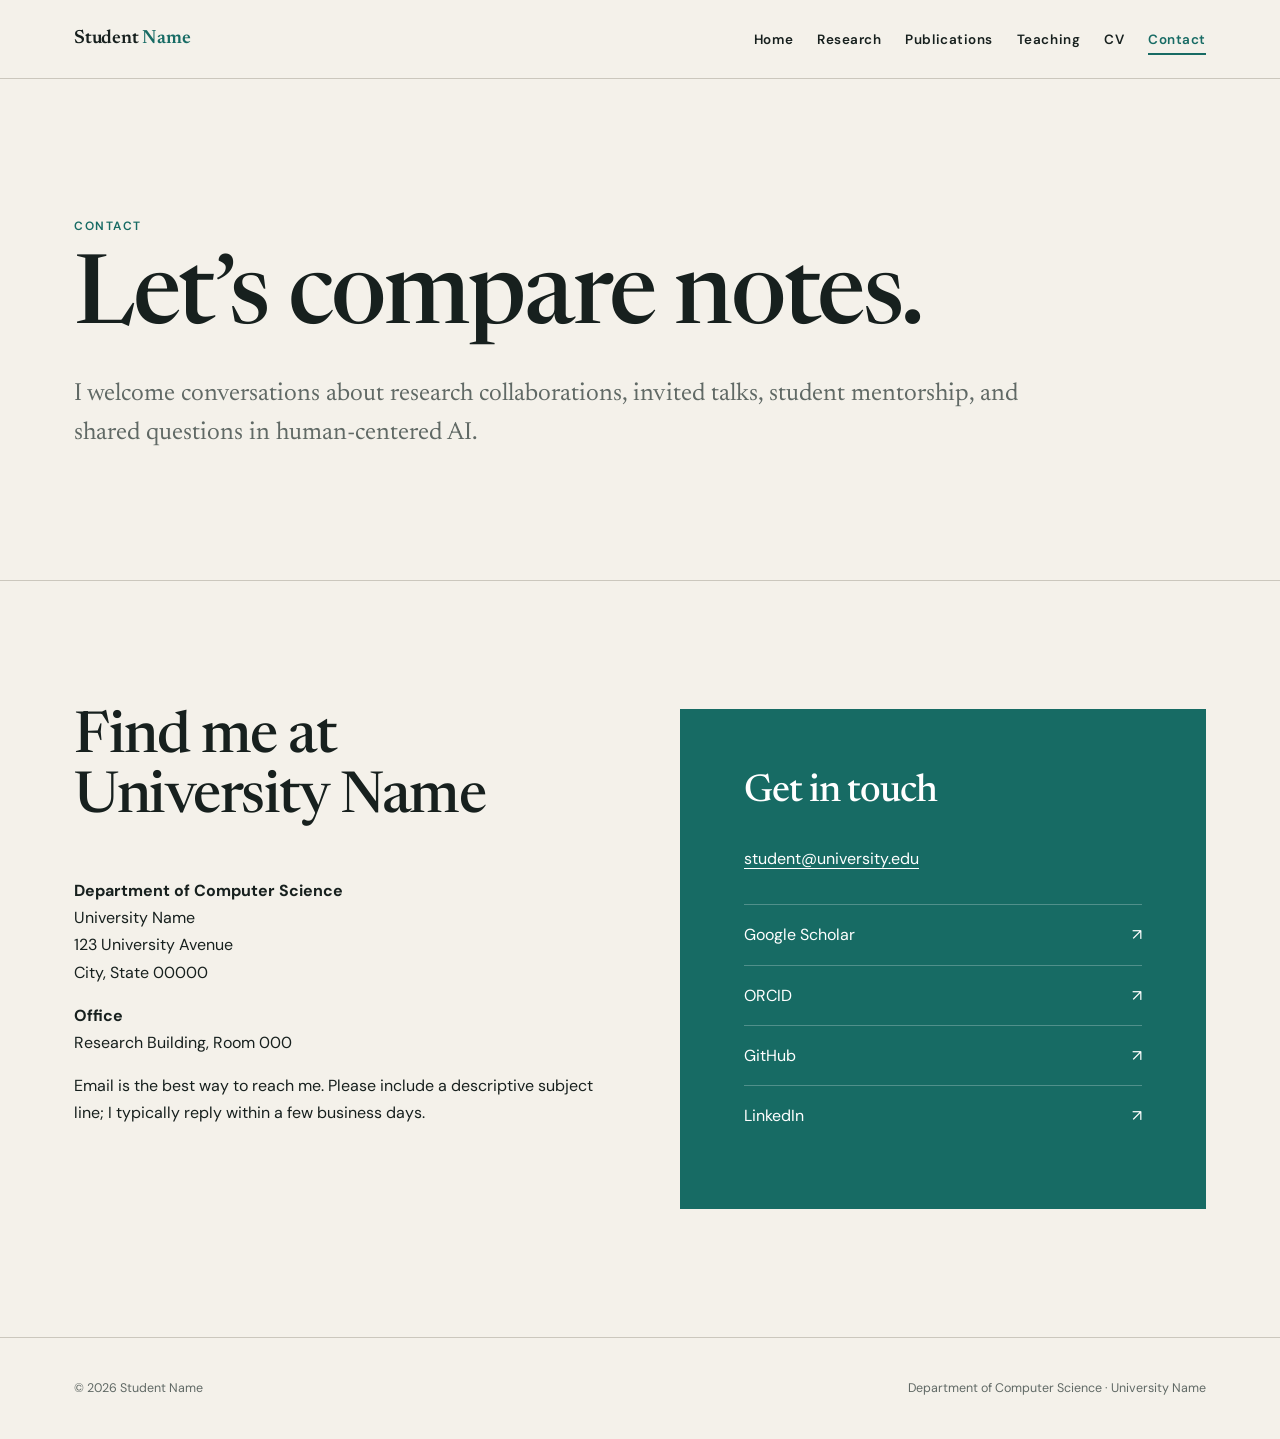
==== contact.html @ 52f6d49a "Initial commit" ====
<!doctype html><html lang="en"><head><meta charset="utf-8"><meta name="viewport" content="width=device-width,initial-scale=1"><meta name="description" content="Contact Student Name for research collaboration and academic inquiries."><title>Contact — Student Name</title><link rel="stylesheet" href="assets/css/styles.css"></head><body>
<a class="skip-link" href="#main">Skip to content</a><header class="site-header"><nav class="nav-wrap" aria-label="Primary"><a class="brand" href="index.html">Student <span>Name</span></a><button class="menu-toggle" aria-expanded="false" aria-controls="nav-links">Menu</button><ul class="nav-links" id="nav-links"><li><a href="index.html">Home</a></li><li><a href="research.html">Research</a></li><li><a href="publications.html">Publications</a></li><li><a href="teaching.html">Teaching</a></li><li><a href="cv.html">CV</a></li><li><a href="contact.html" aria-current="page">Contact</a></li></ul></nav></header>
<main id="main"><header class="page-intro"><div class="container"><span class="label">Contact</span><h1>Let’s compare notes.</h1><p>I welcome conversations about research collaborations, invited talks, student mentorship, and shared questions in human-centered AI.</p></div></header><section class="section"><div class="container contact-layout"><div><h2>Find me at University Name</h2><p><strong>Department of Computer Science</strong><br>University Name<br>123 University Avenue<br>City, State 00000</p><p><strong>Office</strong><br>Research Building, Room 000</p><p>Email is the best way to reach me. Please include a descriptive subject line; I typically reply within a few business days.</p></div><aside class="contact-panel"><h2>Get in touch</h2><p><a href="mailto:student@university.edu">student@university.edu</a></p><ul class="contact-links"><li><a href="#"><span>Google Scholar</span><span>↗</span></a></li><li><a href="#"><span>ORCID</span><span>↗</span></a></li><li><a href="#"><span>GitHub</span><span>↗</span></a></li><li><a href="#"><span>LinkedIn</span><span>↗</span></a></li></ul></aside></div></section></main><footer class="site-footer"><div class="container footer-wrap"><p>© <span data-year></span> Student Name</p><p>Department of Computer Science · University Name</p></div></footer><script src="assets/js/main.js"></script></body></html>
---- assets/css/styles.css ----
@import url('https://fonts.googleapis.com/css2?family=DM+Sans:wght@400;500;600&family=Newsreader:opsz,wght@6..72,400;6..72,500;6..72,600&display=swap');

:root {
  --paper: #f4f1ea;
  --paper-deep: #e8e3d9;
  --ink: #17201e;
  --muted: #606965;
  --teal: #176b64;
  --teal-dark: #0e4d48;
  --teal-wash: #d9e8e4;
  --rust: #a44f32;
  --line: #cbc7bd;
  --white: #fffdf8;
  --serif: "Newsreader", Georgia, serif;
  --sans: "DM Sans", Arial, sans-serif;
  --content: 1180px;
  --ease: cubic-bezier(.16,1,.3,1);
}

* { box-sizing: border-box; }
html { scroll-behavior: smooth; }
body {
  margin: 0;
  color: var(--ink);
  background: var(--paper);
  font: 400 1rem/1.7 var(--sans);
  -webkit-font-smoothing: antialiased;
}
::selection { color: var(--white); background: var(--teal); }
:focus-visible { outline: 3px solid var(--rust); outline-offset: 4px; border-radius: 2px; }
a { color: inherit; text-underline-offset: .22em; text-decoration-thickness: 1px; }
a:hover { color: var(--teal); }
img, svg { display: block; max-width: 100%; }
h1, h2, h3, p { margin-top: 0; }
h1, h2, h3 { font-family: var(--serif); font-weight: 500; line-height: 1.04; letter-spacing: -.025em; text-wrap: balance; }
h1 { font-size: clamp(3.4rem, 8vw, 6rem); }
h2 { font-size: clamp(2.25rem, 5vw, 3.6rem); }
h3 { font-size: clamp(1.45rem, 3vw, 2rem); }
p { max-width: 70ch; }
.skip-link { position: fixed; left: 1rem; top: -5rem; z-index: 100; padding: .75rem 1rem; background: var(--ink); color: #fff; }
.skip-link:focus { top: 1rem; }
.site-header { border-bottom: 1px solid var(--line); background: rgba(244,241,234,.94); position: sticky; top: 0; z-index: 50; }
.nav-wrap { max-width: var(--content); min-height: 78px; margin: auto; padding: 0 1.5rem; display: flex; align-items: center; justify-content: space-between; gap: 2rem; }
.brand { font: 600 1.2rem/1 var(--serif); text-decoration: none; letter-spacing: -.01em; }
.brand span { color: var(--teal); }
.nav-links { display: flex; align-items: center; gap: 1.5rem; list-style: none; padding: 0; margin: 0; }
.nav-links a { font-size: .84rem; font-weight: 600; text-decoration: none; letter-spacing: .04em; }
.nav-links a[aria-current="page"] { color: var(--teal); border-bottom: 2px solid var(--teal); padding-bottom: .3rem; }
.menu-toggle { display: none; border: 0; background: none; color: inherit; font: 600 .85rem var(--sans); padding: .6rem; }
.container { max-width: var(--content); margin: auto; padding-inline: 1.5rem; }
.page-intro { padding-block: clamp(5rem, 11vw, 9rem) clamp(4rem, 8vw, 7rem); border-bottom: 1px solid var(--line); }
.page-intro h1 { max-width: 900px; margin-bottom: 1.6rem; }
.page-intro p { font: 400 clamp(1.2rem, 2.3vw, 1.55rem)/1.55 var(--serif); color: var(--muted); }
.label { display: block; margin-bottom: 1.2rem; color: var(--teal); font-size: .75rem; line-height: 1; letter-spacing: .13em; text-transform: uppercase; font-weight: 600; }
.hero { min-height: calc(100vh - 79px); display: grid; grid-template-columns: 1.5fr .7fr; gap: clamp(3rem, 8vw, 8rem); align-items: center; padding-block: 5rem; }
.hero h1 { margin-bottom: 1.2rem; }
.hero h1 em { color: var(--teal); font-weight: 400; }
.hero-lead { font: 400 clamp(1.15rem, 2vw, 1.45rem)/1.55 var(--serif); color: var(--muted); }
.affiliation { display: flex; gap: .7rem; align-items: center; margin-bottom: 2rem; font-size: .9rem; font-weight: 600; }
.affiliation i { width: 1.8rem; height: 1px; background: var(--rust); }
.tags { display: flex; flex-wrap: wrap; gap: .55rem; margin-block: 2rem; }
.tag { border: 1px solid var(--line); border-radius: 999px; padding: .35rem .75rem; font-size: .76rem; color: var(--muted); background: rgba(255,255,255,.28); }
.actions { display: flex; flex-wrap: wrap; gap: .8rem; align-items: center; }
.button { display: inline-flex; align-items: center; justify-content: center; min-height: 45px; padding: .72rem 1.1rem; border: 1px solid var(--ink); text-decoration: none; font-size: .82rem; font-weight: 600; transition: transform .25s var(--ease), background .25s, color .25s; }
.button:hover { transform: translateY(-2px); background: var(--ink); color: var(--white); }
.button.primary { background: var(--teal); color: #fff; border-color: var(--teal); }
.button.primary:hover { background: var(--teal-dark); }
.text-link { font-size: .82rem; font-weight: 600; }
.portrait { position: relative; aspect-ratio: 4/5; background: var(--teal-wash); overflow: hidden; }
.portrait::before { content: ""; position: absolute; inset: 8%; border: 1px solid rgba(23,107,100,.34); }
.portrait-figure { width: 100%; height: 100%; }
.portrait-note { position: absolute; inset: auto 0 0 auto; padding: .55rem .8rem; background: var(--paper); color: var(--muted); font-size: .68rem; letter-spacing: .08em; text-transform: uppercase; }
.section { padding-block: clamp(5rem, 10vw, 8rem); border-bottom: 1px solid var(--line); }
.section-head { display: grid; grid-template-columns: 1fr 1fr; gap: 3rem; align-items: end; margin-bottom: 3.5rem; }
.section-head h2 { margin-bottom: 0; }
.section-head p { margin-bottom: .2rem; color: var(--muted); justify-self: end; }
.project-list { border-top: 1px solid var(--ink); }
.project-row { display: grid; grid-template-columns: 1.15fr 1fr; gap: clamp(2rem, 6vw, 6rem); padding-block: 3rem; border-bottom: 1px solid var(--line); align-items: center; }
.project-row:nth-child(even) .figure { order: 2; }
.figure { aspect-ratio: 16/10; background: var(--white); border: 1px solid var(--line); padding: 1.25rem; overflow: hidden; }
.figure svg { width: 100%; height: 100%; }
.project-copy h3 { margin-bottom: 1rem; }
.project-copy p { color: var(--muted); }
.methods { margin: 1.4rem 0; color: var(--teal); font-size: .78rem; font-weight: 600; letter-spacing: .03em; }
.pub-list { border-top: 1px solid var(--ink); }
.pub { display: grid; grid-template-columns: 72px 1fr auto; gap: 1.4rem; padding-block: 1.65rem; border-bottom: 1px solid var(--line); }
.pub-year { font: 500 1.2rem var(--serif); color: var(--teal); font-variant-numeric: tabular-nums; }
.pub-title { font: 500 1.22rem/1.3 var(--serif); margin-bottom: .3rem; }
.pub-authors, .pub-venue, .pub-description { margin: .2rem 0; color: var(--muted); font-size: .86rem; }
.pub-authors strong { color: var(--ink); font-weight: 600; }
.pub-links { display: flex; flex-wrap: wrap; justify-content: flex-end; align-content: start; gap: .65rem; }
.pub-links a, .pub-links summary { font-size: .72rem; font-weight: 600; text-transform: uppercase; letter-spacing: .06em; cursor: pointer; }
details.bib { position: relative; }
details.bib pre { position: absolute; right: 0; z-index: 10; width: min(430px, 80vw); white-space: pre-wrap; padding: 1rem; background: var(--ink); color: var(--white); font: .72rem/1.5 ui-monospace, monospace; box-shadow: 0 14px 30px rgba(23,32,30,.18); }
.news-list { max-width: 850px; }
.news-item { display: grid; grid-template-columns: 120px 1fr; gap: 2rem; padding: 1.25rem 0; border-top: 1px solid var(--line); }
.news-item time { color: var(--teal); font-size: .78rem; font-weight: 600; font-variant-numeric: tabular-nums; }
.news-item p { margin: 0; }
.research-overview { display: grid; grid-template-columns: 1.35fr .65fr; gap: clamp(3rem, 8vw, 7rem); }
.questions { padding: 2rem; background: var(--ink); color: var(--white); }
.questions h2 { font-size: 2rem; }
.questions ol { padding-left: 1.2rem; margin: 0; }
.questions li { margin-bottom: 1.25rem; color: #d7dedb; }
.deep-project { display: grid; grid-template-columns: .7fr 1.3fr; gap: 4rem; padding-block: 5rem; border-top: 1px solid var(--line); }
.deep-project .project-sticky { align-self: start; position: sticky; top: 110px; }
.project-body .figure { margin-bottom: 2.5rem; }
.project-details { display: grid; grid-template-columns: 1fr 1fr; gap: 2rem; }
.project-details h3 { font-size: 1.2rem; margin-bottom: .6rem; }
.project-details p { font-size: .9rem; color: var(--muted); }
.link-row { display: flex; flex-wrap: wrap; gap: 1rem; margin-top: 1.5rem; }
.filters { display: flex; flex-wrap: wrap; gap: .6rem; margin-bottom: 2.5rem; }
.filter-btn { border: 1px solid var(--line); background: transparent; color: var(--muted); border-radius: 999px; padding: .55rem 1rem; font: 600 .76rem var(--sans); cursor: pointer; }
.filter-btn.active, .filter-btn:hover { background: var(--ink); border-color: var(--ink); color: var(--white); }
.year-group { margin-bottom: 4.5rem; }
.year-group > h2 { padding-bottom: 1rem; margin-bottom: 0; border-bottom: 1px solid var(--ink); font-size: 2.5rem; }
.publication-card { display: grid; grid-template-columns: 130px 1fr; gap: 2rem; padding-block: 2rem; border-bottom: 1px solid var(--line); }
.pub-thumb { aspect-ratio: 1; background: var(--teal-wash); padding: .65rem; }
.pub-thumb svg { width: 100%; height: 100%; }
.publication-card[hidden], .year-group[hidden] { display: none; }
.teaching-grid { display: grid; grid-template-columns: 1fr 2fr; gap: 4rem; }
.course { display: grid; grid-template-columns: 90px 1fr auto; gap: 1.5rem; padding-block: 1.8rem; border-top: 1px solid var(--line); }
.course-code { color: var(--teal); font-size: .78rem; font-weight: 600; }
.course h3 { font-size: 1.35rem; margin-bottom: .4rem; }
.course p { color: var(--muted); font-size: .86rem; margin: 0; }
.course-role { font-size: .78rem; color: var(--muted); text-align: right; }
.cv-header { display: flex; justify-content: space-between; gap: 2rem; align-items: end; }
.cv-layout { display: grid; grid-template-columns: 250px 1fr; gap: clamp(3rem, 8vw, 7rem); }
.cv-aside { color: var(--muted); font-size: .86rem; }
.cv-block { display: grid; grid-template-columns: 160px 1fr; gap: 2rem; padding-block: 1.8rem; border-top: 1px solid var(--line); }
.cv-block time { color: var(--teal); font-size: .8rem; font-weight: 600; font-variant-numeric: tabular-nums; }
.cv-block h3 { font-size: 1.3rem; margin-bottom: .35rem; }
.cv-block p { color: var(--muted); font-size: .9rem; margin-bottom: .3rem; }
.contact-layout { display: grid; grid-template-columns: 1fr 1fr; gap: 5rem; }
.contact-panel { background: var(--teal); color: white; padding: clamp(2rem, 5vw, 4rem); }
.contact-panel h2 { font-size: 2.4rem; }
.contact-panel a:hover { color: #d3eeea; }
.contact-links { list-style: none; padding: 0; margin: 2rem 0 0; }
.contact-links li { border-top: 1px solid rgba(255,255,255,.25); }
.contact-links a { display: flex; justify-content: space-between; padding: 1rem 0; text-decoration: none; }
.site-footer { padding-block: 2.5rem; }
.footer-wrap { display: flex; justify-content: space-between; gap: 2rem; color: var(--muted); font-size: .78rem; }
.footer-wrap p { margin: 0; }

@media (max-width: 800px) {
  .menu-toggle { display: block; }
  .nav-links { display: none; position: absolute; inset: 78px 0 auto; padding: 1.25rem 1.5rem 1.5rem; background: var(--paper); border-bottom: 1px solid var(--line); flex-direction: column; align-items: flex-start; }
  .nav-links.open { display: flex; }
  .hero, .section-head, .research-overview, .deep-project, .teaching-grid, .cv-layout, .contact-layout { grid-template-columns: 1fr; }
  .hero { padding-top: 3.5rem; }
  .hero-copy { order: 2; }
  .portrait { max-width: 330px; }
  .section-head p { justify-self: start; }
  .project-row { grid-template-columns: 1fr; }
  .project-row:nth-child(even) .figure { order: initial; }
  .deep-project .project-sticky { position: static; }
  .pub, .publication-card { grid-template-columns: 1fr; }
  .pub-links { justify-content: flex-start; }
  .pub-thumb { width: 110px; }
  .course { grid-template-columns: 1fr; gap: .5rem; }
  .course-role { text-align: left; }
  .cv-header { align-items: start; flex-direction: column; }
}

@media (max-width: 520px) {
  h1 { font-size: 3rem; }
  .page-intro { padding-top: 4rem; }
  .project-details { grid-template-columns: 1fr; }
  .news-item, .cv-block { grid-template-columns: 1fr; gap: .5rem; }
  .footer-wrap { flex-direction: column; gap: .5rem; }
}

@media (prefers-reduced-motion: reduce) { html { scroll-behavior: auto; } *, *::before, *::after { transition-duration: .01ms !important; animation-duration: .01ms !important; } }

@media print {
  @page { margin: .65in; }
  body { background: white; color: black; font-size: 10pt; }
  .site-header, .site-footer, .button, .no-print { display: none !important; }
  .page-intro { padding: 0 0 1.5rem; }
  .page-intro h1 { font-size: 30pt; }
  .section { padding: 1.25rem 0; break-inside: avoid; }
  .cv-layout { grid-template-columns: 150px 1fr; gap: 2rem; }
  .cv-block { grid-template-columns: 110px 1fr; padding: .65rem 0; break-inside: avoid; }
  a { text-decoration: none; }
}
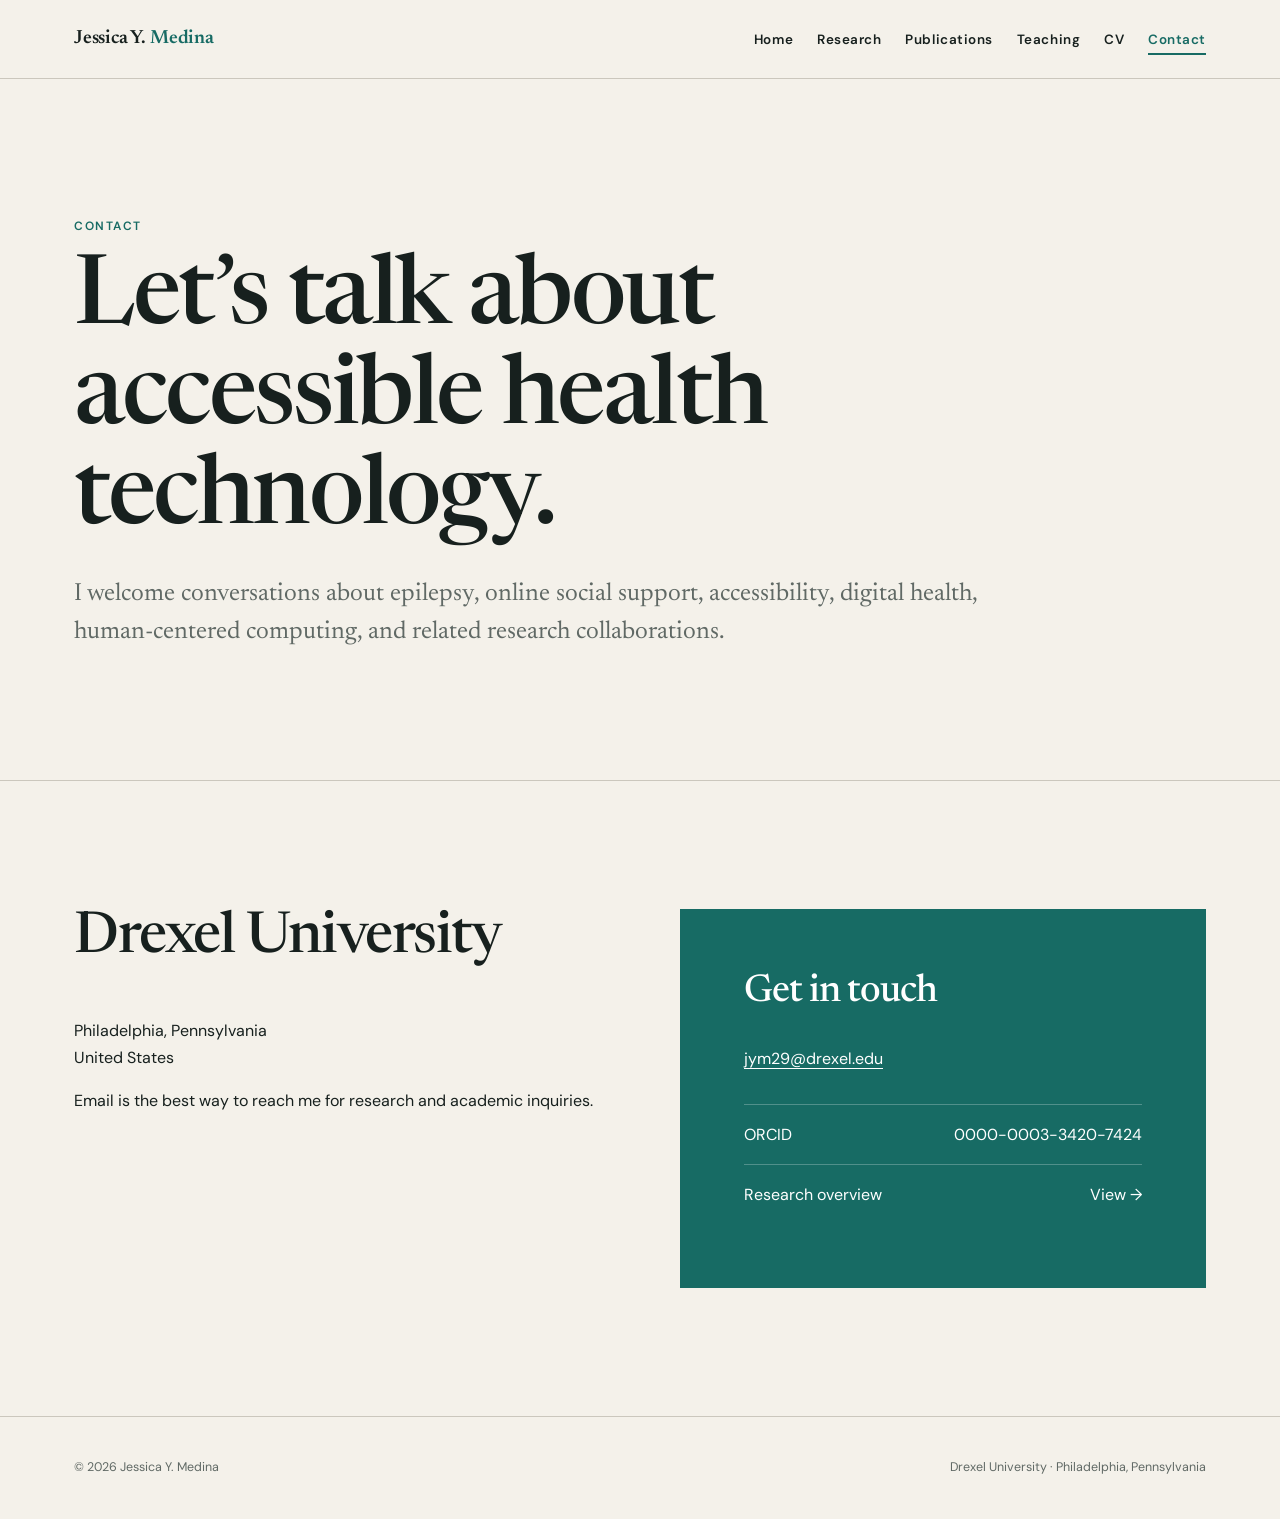
==== commit ec5e26c7: "changes to webpage" ====
--- a/contact.html
+++ b/contact.html
@@ -1,3 +1,3 @@
-<!doctype html><html lang="en"><head><meta charset="utf-8"><meta name="viewport" content="width=device-width,initial-scale=1"><meta name="description" content="Contact Student Name for research collaboration and academic inquiries."><title>Contact — Student Name</title><link rel="stylesheet" href="assets/css/styles.css"></head><body>
-<a class="skip-link" href="#main">Skip to content</a><header class="site-header"><nav class="nav-wrap" aria-label="Primary"><a class="brand" href="index.html">Student <span>Name</span></a><button class="menu-toggle" aria-expanded="false" aria-controls="nav-links">Menu</button><ul class="nav-links" id="nav-links"><li><a href="index.html">Home</a></li><li><a href="research.html">Research</a></li><li><a href="publications.html">Publications</a></li><li><a href="teaching.html">Teaching</a></li><li><a href="cv.html">CV</a></li><li><a href="contact.html" aria-current="page">Contact</a></li></ul></nav></header>
-<main id="main"><header class="page-intro"><div class="container"><span class="label">Contact</span><h1>Let’s compare notes.</h1><p>I welcome conversations about research collaborations, invited talks, student mentorship, and shared questions in human-centered AI.</p></div></header><section class="section"><div class="container contact-layout"><div><h2>Find me at University Name</h2><p><strong>Department of Computer Science</strong><br>University Name<br>123 University Avenue<br>City, State 00000</p><p><strong>Office</strong><br>Research Building, Room 000</p><p>Email is the best way to reach me. Please include a descriptive subject line; I typically reply within a few business days.</p></div><aside class="contact-panel"><h2>Get in touch</h2><p><a href="mailto:student@university.edu">student@university.edu</a></p><ul class="contact-links"><li><a href="#"><span>Google Scholar</span><span>↗</span></a></li><li><a href="#"><span>ORCID</span><span>↗</span></a></li><li><a href="#"><span>GitHub</span><span>↗</span></a></li><li><a href="#"><span>LinkedIn</span><span>↗</span></a></li></ul></aside></div></section></main><footer class="site-footer"><div class="container footer-wrap"><p>© <span data-year></span> Student Name</p><p>Department of Computer Science · University Name</p></div></footer><script src="assets/js/main.js"></script></body></html>
+<!doctype html><html lang="en"><head><meta charset="utf-8"><meta name="viewport" content="width=device-width,initial-scale=1"><meta name="description" content="Contact Jessica Y. Medina at Drexel University."><title>Contact — Jessica Y. Medina</title><link rel="stylesheet" href="assets/css/styles.css"></head><body>
+<a class="skip-link" href="#main">Skip to content</a><header class="site-header"><nav class="nav-wrap" aria-label="Primary"><a class="brand" href="index.html">Jessica Y. <span>Medina</span></a><button class="menu-toggle" aria-expanded="false" aria-controls="nav-links">Menu</button><ul class="nav-links" id="nav-links"><li><a href="index.html">Home</a></li><li><a href="research.html">Research</a></li><li><a href="publications.html">Publications</a></li><li><a href="teaching.html">Teaching</a></li><li><a href="cv.html">CV</a></li><li><a href="contact.html" aria-current="page">Contact</a></li></ul></nav></header>
+<main id="main"><header class="page-intro"><div class="container"><span class="label">Contact</span><h1>Let’s talk about accessible health technology.</h1><p>I welcome conversations about epilepsy, online social support, accessibility, digital health, human-centered computing, and related research collaborations.</p></div></header><section class="section"><div class="container contact-layout"><div><h2>Drexel University</h2><p>Philadelphia, Pennsylvania<br>United States</p><p>Email is the best way to reach me for research and academic inquiries.</p></div><aside class="contact-panel"><h2>Get in touch</h2><p><a href="mailto:jym29@drexel.edu">jym29@drexel.edu</a></p><ul class="contact-links"><li><a href="https://orcid.org/0000-0003-3420-7424"><span>ORCID</span><span>0000-0003-3420-7424</span></a></li><li><a href="research.html"><span>Research overview</span><span>View →</span></a></li></ul></aside></div></section></main><footer class="site-footer"><div class="container footer-wrap"><p>© <span data-year></span> Jessica Y. Medina</p><p>Drexel University · Philadelphia, Pennsylvania</p></div></footer><script src="assets/js/main.js"></script></body></html>
--- a/assets/css/styles.css
+++ b/assets/css/styles.css
@@ -67,6 +67,7 @@
 .button.primary:hover { background: var(--teal-dark); }
 .text-link { font-size: .82rem; font-weight: 600; }
 .portrait { position: relative; aspect-ratio: 4/5; background: var(--teal-wash); overflow: hidden; }
+.portrait > img { width: 100%; height: 100%; object-fit: cover; object-position: 58% 28%; }
 .portrait::before { content: ""; position: absolute; inset: 8%; border: 1px solid rgba(23,107,100,.34); }
 .portrait-figure { width: 100%; height: 100%; }
 .portrait-note { position: absolute; inset: auto 0 0 auto; padding: .55rem .8rem; background: var(--paper); color: var(--muted); font-size: .68rem; letter-spacing: .08em; text-transform: uppercase; }
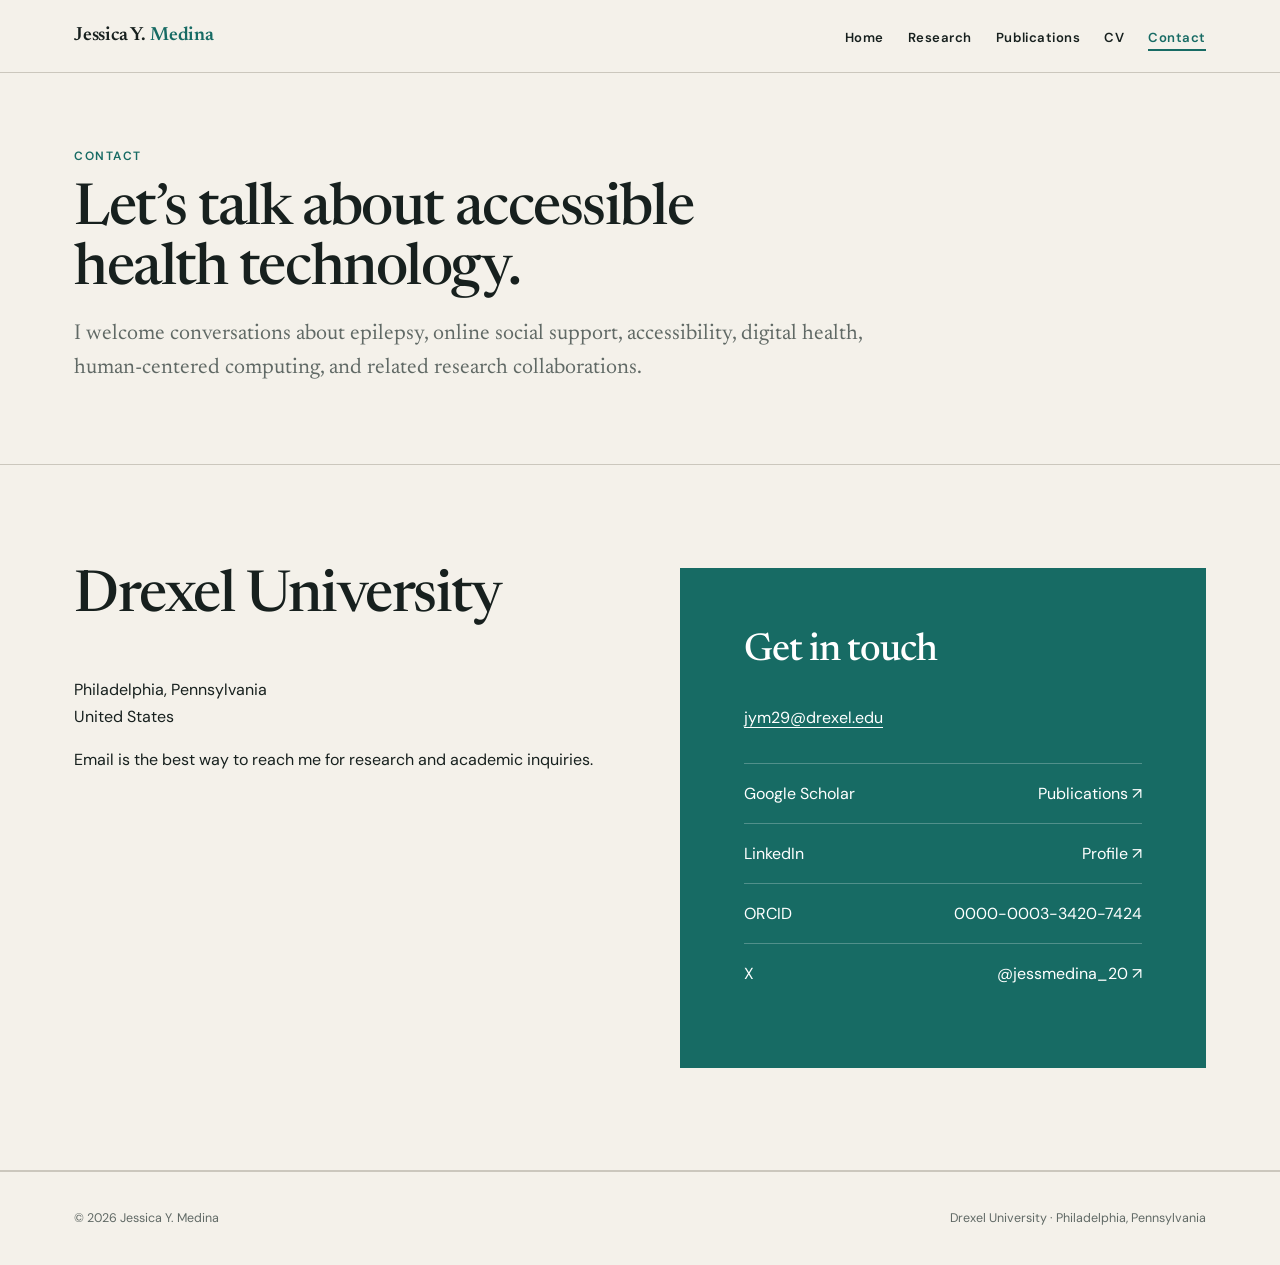
==== commit 6267756e: "update to contact page" ====
--- a/contact.html
+++ b/contact.html
@@ -1,3 +1,3 @@
 <!doctype html><html lang="en"><head><meta charset="utf-8"><meta name="viewport" content="width=device-width,initial-scale=1"><meta name="description" content="Contact Jessica Y. Medina at Drexel University."><title>Contact — Jessica Y. Medina</title><link rel="stylesheet" href="assets/css/styles.css"></head><body>
 <a class="skip-link" href="#main">Skip to content</a><header class="site-header"><nav class="nav-wrap" aria-label="Primary"><a class="brand" href="index.html">Jessica Y. <span>Medina</span></a><button class="menu-toggle" aria-expanded="false" aria-controls="nav-links">Menu</button><ul class="nav-links" id="nav-links"><li><a href="index.html">Home</a></li><li><a href="research.html">Research</a></li><li><a href="publications.html">Publications</a></li><li><a href="teaching.html">Teaching</a></li><li><a href="cv.html">CV</a></li><li><a href="contact.html" aria-current="page">Contact</a></li></ul></nav></header>
-<main id="main"><header class="page-intro"><div class="container"><span class="label">Contact</span><h1>Let’s talk about accessible health technology.</h1><p>I welcome conversations about epilepsy, online social support, accessibility, digital health, human-centered computing, and related research collaborations.</p></div></header><section class="section"><div class="container contact-layout"><div><h2>Drexel University</h2><p>Philadelphia, Pennsylvania<br>United States</p><p>Email is the best way to reach me for research and academic inquiries.</p></div><aside class="contact-panel"><h2>Get in touch</h2><p><a href="mailto:jym29@drexel.edu">jym29@drexel.edu</a></p><ul class="contact-links"><li><a href="https://orcid.org/0000-0003-3420-7424"><span>ORCID</span><span>0000-0003-3420-7424</span></a></li><li><a href="research.html"><span>Research overview</span><span>View →</span></a></li></ul></aside></div></section></main><footer class="site-footer"><div class="container footer-wrap"><p>© <span data-year></span> Jessica Y. Medina</p><p>Drexel University · Philadelphia, Pennsylvania</p></div></footer><script src="assets/js/main.js"></script></body></html>
+<main id="main"><header class="page-intro"><div class="container"><span class="label">Contact</span><h1>Let’s talk about accessible health technology.</h1><p>I welcome conversations about epilepsy, online social support, accessibility, digital health, human-centered computing, and related research collaborations.</p></div></header><section class="section"><div class="container contact-layout"><div><h2>Drexel University</h2><p>Philadelphia, Pennsylvania<br>United States</p><p>Email is the best way to reach me for research and academic inquiries.</p></div><aside class="contact-panel"><h2>Get in touch</h2><p><a href="mailto:jym29@drexel.edu">jym29@drexel.edu</a></p><ul class="contact-links"><li><a href="https://scholar.google.com/citations?user=wNJn3vYAAAAJ&amp;hl=en"><span>Google Scholar</span><span>Publications ↗</span></a></li><li><a href="https://www.linkedin.com/in/jessica-medina-5552b8173/"><span>LinkedIn</span><span>Profile ↗</span></a></li><li><a href="https://orcid.org/0000-0003-3420-7424"><span>ORCID</span><span>0000-0003-3420-7424</span></a></li><li><a href="https://x.com/jessmedina_20"><span>X</span><span>@jessmedina_20 ↗</span></a></li></ul></aside></div></section></main><footer class="site-footer"><div class="container footer-wrap"><p>© <span data-year></span> Jessica Y. Medina</p><p>Drexel University · Philadelphia, Pennsylvania</p></div></footer><script src="assets/js/main.js"></script></body></html>
--- a/assets/css/styles.css
+++ b/assets/css/styles.css
@@ -14,11 +14,16 @@
   --serif: "Newsreader", Georgia, serif;
   --sans: "DM Sans", Arial, sans-serif;
   --content: 1180px;
+  --reading: 720px;
   --ease: cubic-bezier(.16,1,.3,1);
 }
 
 * { box-sizing: border-box; }
 html { scroll-behavior: smooth; }
+html { scrollbar-color: var(--teal) var(--paper-deep); scrollbar-width: thin; }
+::-webkit-scrollbar { width: 10px; }
+::-webkit-scrollbar-track { background: var(--paper-deep); }
+::-webkit-scrollbar-thumb { background: var(--teal); border: 3px solid var(--paper-deep); border-radius: 999px; }
 body {
   margin: 0;
   color: var(--ink);
@@ -39,23 +44,28 @@
 p { max-width: 70ch; }
 .skip-link { position: fixed; left: 1rem; top: -5rem; z-index: 100; padding: .75rem 1rem; background: var(--ink); color: #fff; }
 .skip-link:focus { top: 1rem; }
-.site-header { border-bottom: 1px solid var(--line); background: rgba(244,241,234,.94); position: sticky; top: 0; z-index: 50; }
-.nav-wrap { max-width: var(--content); min-height: 78px; margin: auto; padding: 0 1.5rem; display: flex; align-items: center; justify-content: space-between; gap: 2rem; }
+.site-header { border-bottom: 1px solid var(--line); background: rgba(244,241,234,.97); position: sticky; top: 0; z-index: 50; }
+.nav-wrap { max-width: var(--content); min-height: 72px; margin: auto; padding: 0 1.5rem; display: flex; align-items: center; justify-content: space-between; gap: 2rem; }
 .brand { font: 600 1.2rem/1 var(--serif); text-decoration: none; letter-spacing: -.01em; }
 .brand span { color: var(--teal); }
 .nav-links { display: flex; align-items: center; gap: 1.5rem; list-style: none; padding: 0; margin: 0; }
-.nav-links a { font-size: .84rem; font-weight: 600; text-decoration: none; letter-spacing: .04em; }
-.nav-links a[aria-current="page"] { color: var(--teal); border-bottom: 2px solid var(--teal); padding-bottom: .3rem; }
-.menu-toggle { display: none; border: 0; background: none; color: inherit; font: 600 .85rem var(--sans); padding: .6rem; }
+.nav-links li:has(a[href="teaching.html"]) { display: none; }
+.nav-links a { position: relative; padding-block: .55rem; font-size: .82rem; font-weight: 600; text-decoration: none; letter-spacing: .04em; }
+.nav-links a::after { content: ""; position: absolute; inset: auto 0 .2rem; height: 2px; background: var(--teal); transform: scaleX(0); transform-origin: right; transition: transform .25s var(--ease); }
+.nav-links a:hover::after, .nav-links a[aria-current="page"]::after { transform: scaleX(1); transform-origin: left; }
+.nav-links a[aria-current="page"] { color: var(--teal); }
+.menu-toggle { display: none; min-width: 44px; min-height: 44px; border: 0; background: none; color: inherit; font: 600 .85rem var(--sans); padding: .6rem; }
 .container { max-width: var(--content); margin: auto; padding-inline: 1.5rem; }
-.page-intro { padding-block: clamp(5rem, 11vw, 9rem) clamp(4rem, 8vw, 7rem); border-bottom: 1px solid var(--line); }
-.page-intro h1 { max-width: 900px; margin-bottom: 1.6rem; }
-.page-intro p { font: 400 clamp(1.2rem, 2.3vw, 1.55rem)/1.55 var(--serif); color: var(--muted); }
+.page-intro { padding-block: clamp(3.25rem, 6vw, 5.5rem) clamp(2.75rem, 4.5vw, 4rem); border-bottom: 1px solid var(--line); }
+.page-intro h1 { max-width: 760px; margin-bottom: 1.1rem; font-size: clamp(2.65rem, 4.5vw, 4.1rem); }
+.page-intro p { font: 400 clamp(1.1rem, 1.8vw, 1.35rem)/1.55 var(--serif); color: var(--muted); }
+.publications-intro { padding-block: clamp(2.5rem, 4vw, 3.75rem); }
+.publications-intro h1 { margin: 0; color: var(--teal); font-family: var(--sans); font-size: clamp(1rem, 1.5vw, 1.25rem); font-weight: 600; line-height: 1.2; letter-spacing: .13em; text-transform: uppercase; }
 .label { display: block; margin-bottom: 1.2rem; color: var(--teal); font-size: .75rem; line-height: 1; letter-spacing: .13em; text-transform: uppercase; font-weight: 600; }
-.hero { min-height: calc(100vh - 79px); display: grid; grid-template-columns: 1.5fr .7fr; gap: clamp(3rem, 8vw, 8rem); align-items: center; padding-block: 5rem; }
-.hero h1 { margin-bottom: 1.2rem; }
+.hero { min-height: min(760px, calc(100vh - 72px)); display: grid; grid-template-columns: minmax(0, 1.25fr) minmax(280px, .62fr); gap: clamp(3rem, 7vw, 7rem); align-items: center; padding-block: clamp(4rem, 7vw, 6.5rem); }
+.hero h1 { max-width: 760px; margin-bottom: 1.2rem; font-size: clamp(3.4rem, 6.5vw, 5.35rem); line-height: .98; }
 .hero h1 em { color: var(--teal); font-weight: 400; }
-.hero-lead { font: 400 clamp(1.15rem, 2vw, 1.45rem)/1.55 var(--serif); color: var(--muted); }
+.hero-lead { max-width: var(--reading); font: 400 clamp(1.08rem, 1.65vw, 1.32rem)/1.58 var(--serif); color: var(--muted); }
 .affiliation { display: flex; gap: .7rem; align-items: center; margin-bottom: 2rem; font-size: .9rem; font-weight: 600; }
 .affiliation i { width: 1.8rem; height: 1px; background: var(--rust); }
 .tags { display: flex; flex-wrap: wrap; gap: .55rem; margin-block: 2rem; }
@@ -66,20 +76,21 @@
 .button.primary { background: var(--teal); color: #fff; border-color: var(--teal); }
 .button.primary:hover { background: var(--teal-dark); }
 .text-link { font-size: .82rem; font-weight: 600; }
-.portrait { position: relative; aspect-ratio: 4/5; background: var(--teal-wash); overflow: hidden; }
+.portrait { position: relative; width: min(100%, 390px); justify-self: end; aspect-ratio: 4/5; margin: 0; background: var(--teal-wash); overflow: hidden; }
 .portrait > img { width: 100%; height: 100%; object-fit: cover; object-position: 58% 28%; }
 .portrait::before { content: ""; position: absolute; inset: 8%; border: 1px solid rgba(23,107,100,.34); }
 .portrait-figure { width: 100%; height: 100%; }
 .portrait-note { position: absolute; inset: auto 0 0 auto; padding: .55rem .8rem; background: var(--paper); color: var(--muted); font-size: .68rem; letter-spacing: .08em; text-transform: uppercase; }
-.section { padding-block: clamp(5rem, 10vw, 8rem); border-bottom: 1px solid var(--line); }
+.section { padding-block: clamp(4.5rem, 8vw, 6.75rem); border-bottom: 1px solid var(--line); }
 .section-head { display: grid; grid-template-columns: 1fr 1fr; gap: 3rem; align-items: end; margin-bottom: 3.5rem; }
 .section-head h2 { margin-bottom: 0; }
 .section-head p { margin-bottom: .2rem; color: var(--muted); justify-self: end; }
 .project-list { border-top: 1px solid var(--ink); }
 .project-row { display: grid; grid-template-columns: 1.15fr 1fr; gap: clamp(2rem, 6vw, 6rem); padding-block: 3rem; border-bottom: 1px solid var(--line); align-items: center; }
 .project-row:nth-child(even) .figure { order: 2; }
-.figure { aspect-ratio: 16/10; background: var(--white); border: 1px solid var(--line); padding: 1.25rem; overflow: hidden; }
-.figure svg { width: 100%; height: 100%; }
+.figure { aspect-ratio: 16/10; background: var(--white); border: 1px solid var(--line); padding: 1rem; overflow: hidden; }
+.figure img, .figure svg { width: 100%; height: 100%; object-fit: contain; transition: transform .45s var(--ease); }
+.project-row:hover .figure img { transform: scale(1.018); }
 .project-copy h3 { margin-bottom: 1rem; }
 .project-copy p { color: var(--muted); }
 .methods { margin: 1.4rem 0; color: var(--teal); font-size: .78rem; font-weight: 600; letter-spacing: .03em; }
@@ -102,21 +113,22 @@
 .questions h2 { font-size: 2rem; }
 .questions ol { padding-left: 1.2rem; margin: 0; }
 .questions li { margin-bottom: 1.25rem; color: #d7dedb; }
-.deep-project { display: grid; grid-template-columns: .7fr 1.3fr; gap: 4rem; padding-block: 5rem; border-top: 1px solid var(--line); }
+.deep-project { display: grid; grid-template-columns: minmax(240px, .62fr) minmax(0, 1.38fr); gap: clamp(3rem, 6vw, 5rem); padding-block: clamp(4rem, 7vw, 5.5rem); border-top: 1px solid var(--line); }
 .deep-project .project-sticky { align-self: start; position: sticky; top: 110px; }
 .project-body .figure { margin-bottom: 2.5rem; }
 .project-details { display: grid; grid-template-columns: 1fr 1fr; gap: 2rem; }
 .project-details h3 { font-size: 1.2rem; margin-bottom: .6rem; }
 .project-details p { font-size: .9rem; color: var(--muted); }
 .link-row { display: flex; flex-wrap: wrap; gap: 1rem; margin-top: 1.5rem; }
-.filters { display: flex; flex-wrap: wrap; gap: .6rem; margin-bottom: 2.5rem; }
-.filter-btn { border: 1px solid var(--line); background: transparent; color: var(--muted); border-radius: 999px; padding: .55rem 1rem; font: 600 .76rem var(--sans); cursor: pointer; }
+.filters { display: flex; flex-wrap: wrap; gap: .6rem; margin-bottom: 2.75rem; }
+.filter-btn { min-height: 44px; border: 1px solid var(--line); background: transparent; color: var(--muted); border-radius: 999px; padding: .6rem 1rem; font: 600 .76rem var(--sans); cursor: pointer; transition: background .2s, color .2s, border-color .2s; }
 .filter-btn.active, .filter-btn:hover { background: var(--ink); border-color: var(--ink); color: var(--white); }
-.year-group { margin-bottom: 4.5rem; }
+.year-group { margin-bottom: 4rem; }
 .year-group > h2 { padding-bottom: 1rem; margin-bottom: 0; border-bottom: 1px solid var(--ink); font-size: 2.5rem; }
-.publication-card { display: grid; grid-template-columns: 130px 1fr; gap: 2rem; padding-block: 2rem; border-bottom: 1px solid var(--line); }
-.pub-thumb { aspect-ratio: 1; background: var(--teal-wash); padding: .65rem; }
-.pub-thumb svg { width: 100%; height: 100%; }
+.publication-card { padding-block: 2.35rem; border-bottom: 1px solid var(--line); }
+.publication-card > div:last-child { max-width: 900px; }
+.publication-card h3 { max-width: 38ch; margin-bottom: .75rem; font-size: clamp(1.5rem, 2.4vw, 2rem); line-height: 1.12; }
+.pub-thumb { display: none; }
 .publication-card[hidden], .year-group[hidden] { display: none; }
 .teaching-grid { display: grid; grid-template-columns: 1fr 2fr; gap: 4rem; }
 .course { display: grid; grid-template-columns: 90px 1fr auto; gap: 1.5rem; padding-block: 1.8rem; border-top: 1px solid var(--line); }
@@ -138,33 +150,39 @@
 .contact-links { list-style: none; padding: 0; margin: 2rem 0 0; }
 .contact-links li { border-top: 1px solid rgba(255,255,255,.25); }
 .contact-links a { display: flex; justify-content: space-between; padding: 1rem 0; text-decoration: none; }
-.site-footer { padding-block: 2.5rem; }
+.site-footer { padding-block: 2.25rem; border-top: 1px solid var(--line); }
 .footer-wrap { display: flex; justify-content: space-between; gap: 2rem; color: var(--muted); font-size: .78rem; }
 .footer-wrap p { margin: 0; }
 
 @media (max-width: 800px) {
   .menu-toggle { display: block; }
-  .nav-links { display: none; position: absolute; inset: 78px 0 auto; padding: 1.25rem 1.5rem 1.5rem; background: var(--paper); border-bottom: 1px solid var(--line); flex-direction: column; align-items: flex-start; }
+  .nav-links { display: none; position: absolute; inset: 72px 0 auto; padding: 1.1rem 1.5rem 1.5rem; background: var(--paper); border-bottom: 1px solid var(--line); flex-direction: column; align-items: stretch; gap: .35rem; }
   .nav-links.open { display: flex; }
+  .nav-links a { display: block; min-height: 44px; padding-block: .75rem; }
   .hero, .section-head, .research-overview, .deep-project, .teaching-grid, .cv-layout, .contact-layout { grid-template-columns: 1fr; }
-  .hero { padding-top: 3.5rem; }
-  .hero-copy { order: 2; }
-  .portrait { max-width: 330px; }
+  .hero { min-height: 0; padding-top: 3.25rem; }
+  .hero-copy { order: initial; }
+  .portrait { width: min(100%, 300px); justify-self: start; margin-top: .5rem; }
   .section-head p { justify-self: start; }
   .project-row { grid-template-columns: 1fr; }
   .project-row:nth-child(even) .figure { order: initial; }
   .deep-project .project-sticky { position: static; }
-  .pub, .publication-card { grid-template-columns: 1fr; }
+  .pub { grid-template-columns: 1fr; }
   .pub-links { justify-content: flex-start; }
-  .pub-thumb { width: 110px; }
   .course { grid-template-columns: 1fr; gap: .5rem; }
   .course-role { text-align: left; }
   .cv-header { align-items: start; flex-direction: column; }
 }
 
 @media (max-width: 520px) {
-  h1 { font-size: 3rem; }
-  .page-intro { padding-top: 4rem; }
+  h1 { font-size: 2.8rem; }
+  .page-intro { padding-top: 3.25rem; }
+  .page-intro h1 { font-size: 2.55rem; }
+  .publications-intro h1 { font-size: 1rem; }
+  .hero h1 { font-size: 2.9rem; line-height: 1.02; }
+  .hero { gap: 2.5rem; }
+  .publication-card h3 { font-size: 1.3rem; }
+  details.bib pre { position: static; width: 100%; margin-top: .75rem; }
   .project-details { grid-template-columns: 1fr; }
   .news-item, .cv-block { grid-template-columns: 1fr; gap: .5rem; }
   .footer-wrap { flex-direction: column; gap: .5rem; }
